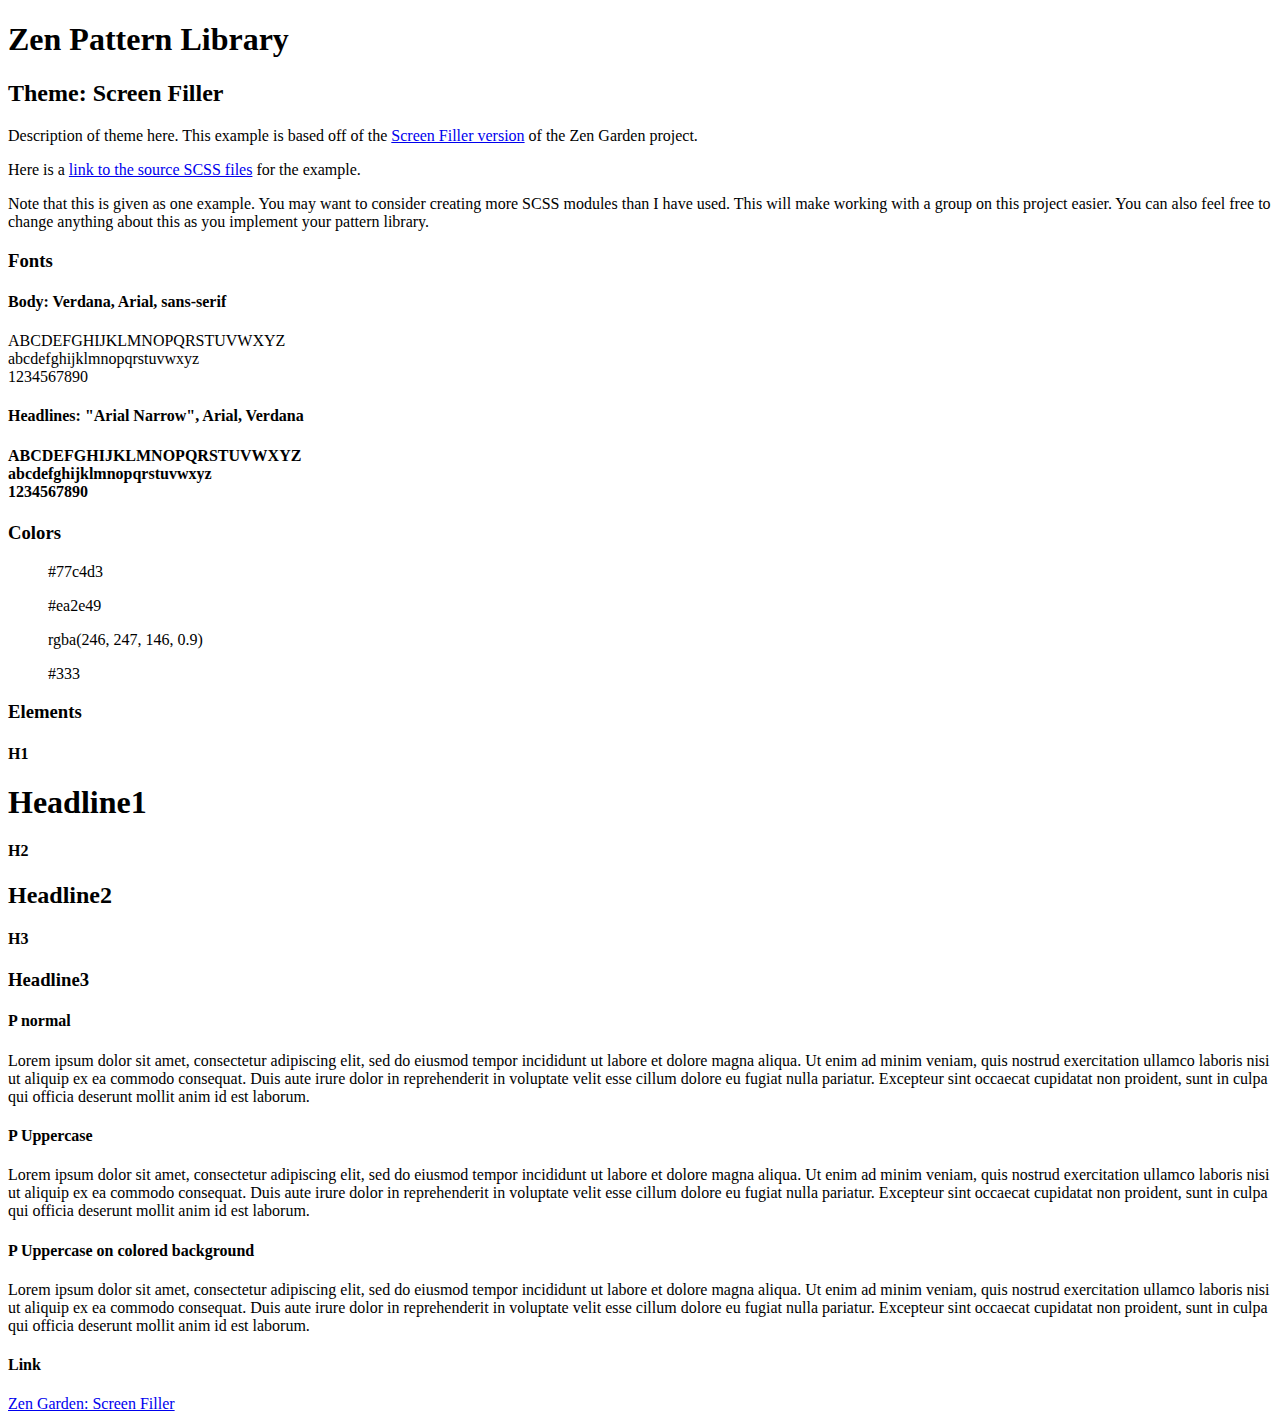
==== pattern.html @ a911d8c8 "Add files via upload" ====
<!DOCTYPE html>
<html lang="en">
  <head>
    <meta charset="UTF-8" />
    <meta name="viewport" content="width=device-width, initial-scale=1.0" />
    <title>Zen Pattern Library</title>
    <link rel="stylesheet" href="style-pattern.css" />
  </head>
  <body>
    <header>
      <h1>
        Zen Pattern Library
      </h1>
    </header>
    <main>
      <h2>Theme: Screen Filler</h2>
      <p>
        Description of theme here. This example is based off of the
        <a href="http://csszengarden.com/217/" rel="noreferrer" target="_blank"
          >Screen Filler version</a
        >
        of the Zen Garden project.
      </p>
      <p>
        Here is a
        <a href="../zen-style.zip">link to the source SCSS files</a> for the
        example.
      </p>
      <p>
        Note that this is given as one example. You may want to consider
        creating more SCSS modules than I have used. This will make working with
        a group on this project easier. You can also feel free to change
        anything about this as you implement your pattern library.
      </p>
      <section>
        <h3>Fonts</h3>
        <h4>Body: Verdana, Arial, sans-serif</h4>
        <p>
          ABCDEFGHIJKLMNOPQRSTUVWXYZ<br />
          abcdefghijklmnopqrstuvwxyz<br />
          1234567890
        </p>
        <h4>Headlines: "Arial Narrow", Arial, Verdana</h4>
        <h4>
          ABCDEFGHIJKLMNOPQRSTUVWXYZ<br />
          abcdefghijklmnopqrstuvwxyz<br />
          1234567890
        </h4>
      </section>

      <section class="colors">
        <h3>Colors</h3>
        <figure>
          <div class="swatch primary"></div>
          <figcaption>#77c4d3</figcaption>
        </figure>
        <figure>
          <div class="swatch accent1"></div>
          <figcaption>#ea2e49</figcaption>
        </figure>
        <figure>
          <div class="swatch accent2"></div>
          <figcaption>rgba(246, 247, 146, 0.9)</figcaption>
        </figure>
        <figure>
          <div class="swatch text-dark"></div>
          <figcaption>#333</figcaption>
        </figure>
      </section>

      <section class="elements">
        <h3>Elements</h3>
        <div class="element">
          <h4>H1</h4>
          <h1>Headline1</h1>
        </div>
        <div class="element primary">
          <h4>H2</h4>
          <h2>Headline2</h2>
        </div>
        <div class="element">
          <h4>H3</h4>
          <h3>Headline3</h3>
        </div>
        <div class="element">
          <h4>P normal</h4>
          <p>
            Lorem ipsum dolor sit amet, consectetur adipiscing elit, sed do
            eiusmod tempor incididunt ut labore et dolore magna aliqua. Ut enim
            ad minim veniam, quis nostrud exercitation ullamco laboris nisi ut
            aliquip ex ea commodo consequat. Duis aute irure dolor in
            reprehenderit in voluptate velit esse cillum dolore eu fugiat nulla
            pariatur. Excepteur sint occaecat cupidatat non proident, sunt in
            culpa qui officia deserunt mollit anim id est laborum.
          </p>
        </div>
        <div class="element">
          <h4>P Uppercase</h4>
          <p class="uppercase">
            Lorem ipsum dolor sit amet, consectetur adipiscing elit, sed do
            eiusmod tempor incididunt ut labore et dolore magna aliqua. Ut enim
            ad minim veniam, quis nostrud exercitation ullamco laboris nisi ut
            aliquip ex ea commodo consequat. Duis aute irure dolor in
            reprehenderit in voluptate velit esse cillum dolore eu fugiat nulla
            pariatur. Excepteur sint occaecat cupidatat non proident, sunt in
            culpa qui officia deserunt mollit anim id est laborum.
          </p>
        </div>
        <div class="element">
          <h4>P Uppercase on colored background</h4>
          <p class="uppercase-light primary">
            Lorem ipsum dolor sit amet, consectetur adipiscing elit, sed do
            eiusmod tempor incididunt ut labore et dolore magna aliqua. Ut enim
            ad minim veniam, quis nostrud exercitation ullamco laboris nisi ut
            aliquip ex ea commodo consequat. Duis aute irure dolor in
            reprehenderit in voluptate velit esse cillum dolore eu fugiat nulla
            pariatur. Excepteur sint occaecat cupidatat non proident, sunt in
            culpa qui officia deserunt mollit anim id est laborum.
          </p>
        </div>
        <div class="element">
          <h4>Link</h4>
          <a
            href="http://csszengarden.com/217/"
            rel="noreferrer"
            target="_blank"
            >Zen Garden: Screen Filler</a
          >
        </div>
      </section>
    </main>
  </body>
</html>
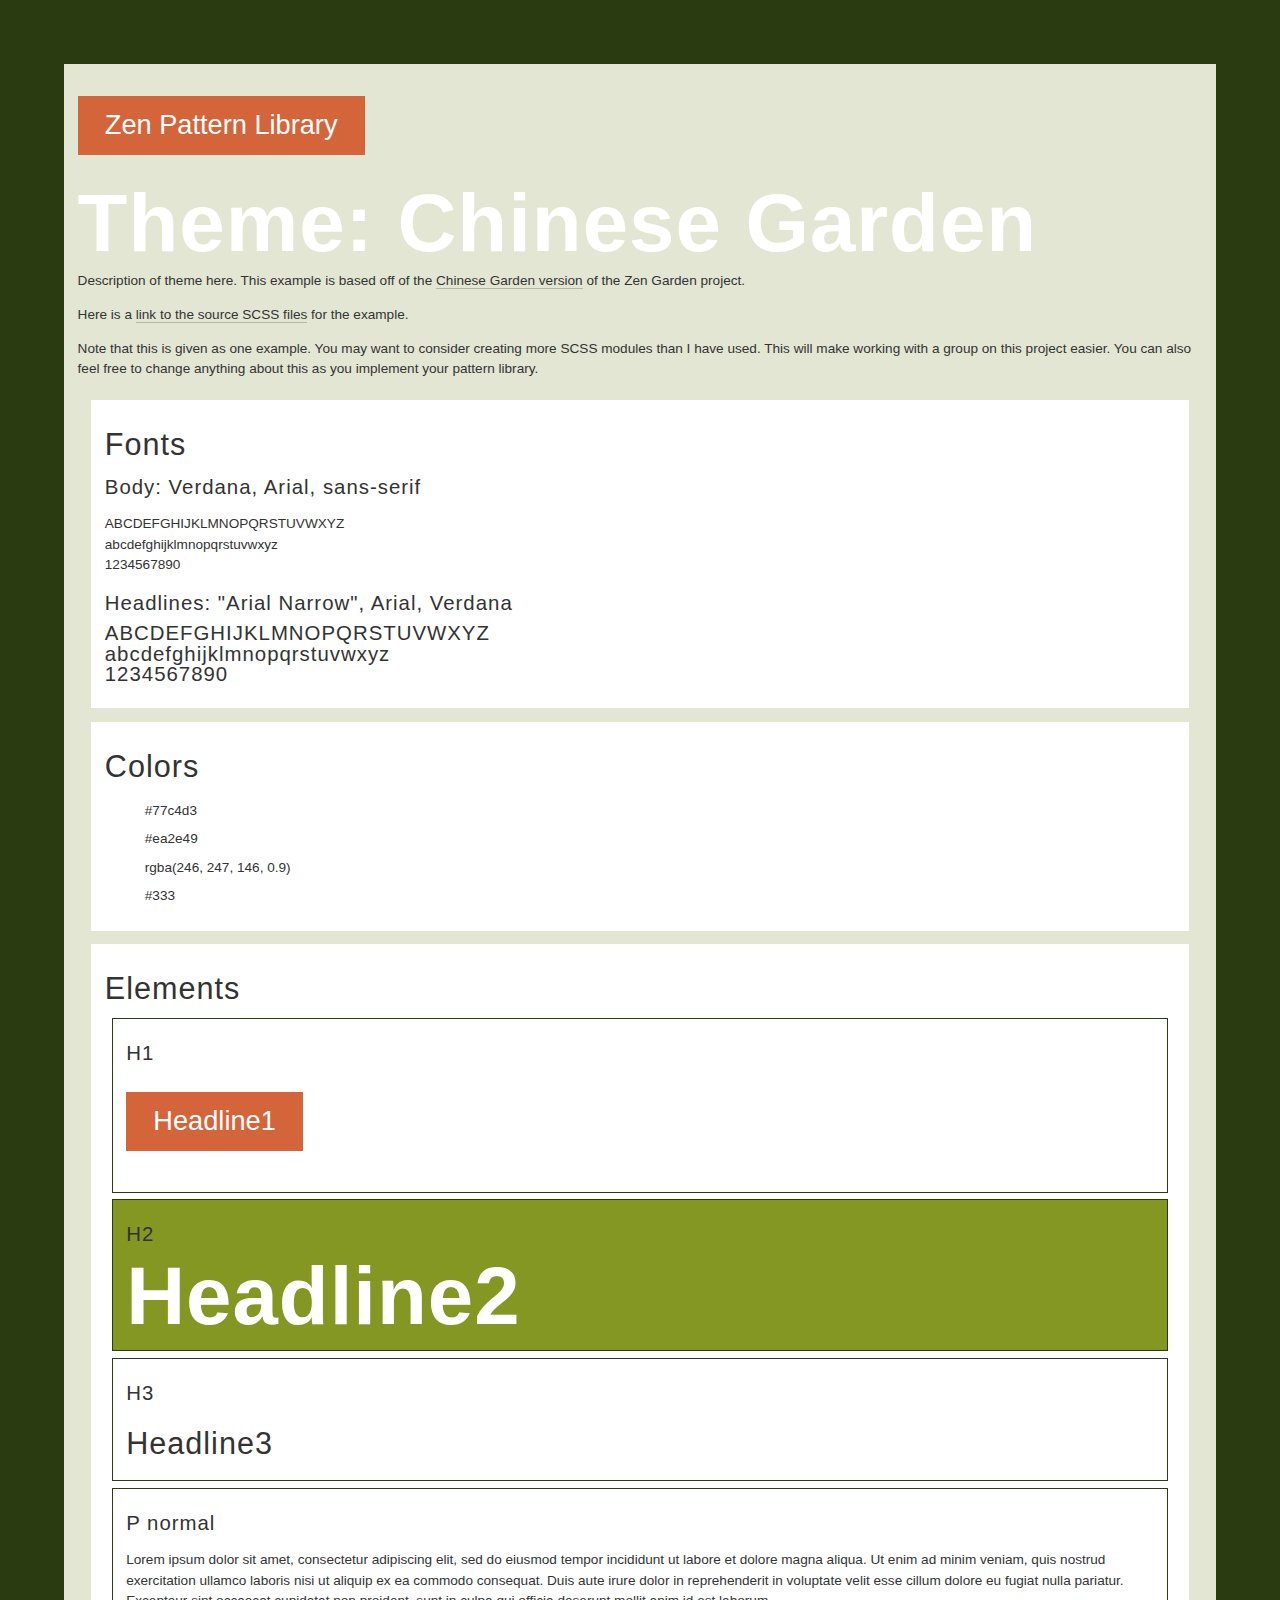
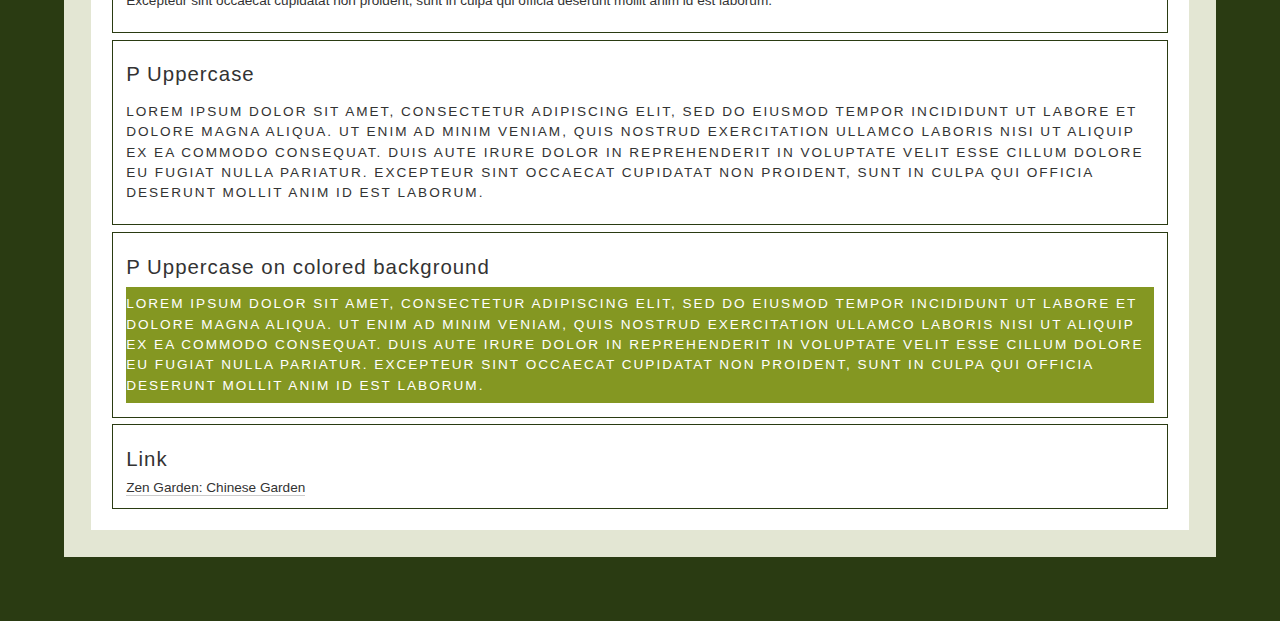
==== commit 0a56de3e: "updated colors" ====
--- a/pattern.html
+++ b/pattern.html
@@ -13,11 +13,11 @@
       </h1>
     </header>
     <main>
-      <h2>Theme: Screen Filler</h2>
+      <h2>Theme: Chinese Garden</h2>
       <p>
         Description of theme here. This example is based off of the
         <a href="http://csszengarden.com/217/" rel="noreferrer" target="_blank"
-          >Screen Filler version</a
+          >Chinese Garden version</a
         >
         of the Zen Garden project.
       </p>
@@ -124,7 +124,7 @@
             href="http://csszengarden.com/217/"
             rel="noreferrer"
             target="_blank"
-            >Zen Garden: Screen Filler</a
+            >Zen Garden: Chinese Garden</a
           >
         </div>
       </section>
--- a/style-pattern.css
+++ b/style-pattern.css
@@ -0,0 +1,122 @@
+h2,
+h3,
+h4 {
+  font-family: "arial narrow", Arial, Verdana, sans-serif;
+  margin: 0;
+}
+
+h1 {
+  background: #d4653b;
+  color: #fff;
+  display: inline-block;
+  font-weight: normal;
+  margin-bottom: 1em;
+  padding: 0.5em 1em;
+}
+
+h2 {
+  color: #fff;
+  font-weight: 900;
+  /* Heavy */
+  font-size: 6em;
+  letter-spacing: 1px;
+  line-height: 1em;
+}
+
+h3 {
+  font-size: 2.25em;
+  font-weight: 200;
+  /* Thin */
+  letter-spacing: 1px;
+  line-height: 1em;
+  padding: 0.5em 0 0.25em 0;
+}
+
+h4 {
+  font-size: 1.5em;
+  font-weight: 200;
+  /* Thin */
+  letter-spacing: 1px;
+  line-height: 1em;
+  margin: 0.5em 0;
+}
+
+p {
+  font-family: verdana, arial, sans-serif;
+  font-size: 1em;
+  line-height: 1.5em;
+  padding: 0.5em 0;
+  margin: 0;
+}
+
+a {
+  border-bottom: 1px solid rgba(0, 0, 0, 0.2);
+  color: #333;
+  text-decoration: none;
+  transition: border-color 0.2s ease-in-out;
+}
+
+a:hover {
+  border-color: #d4653b;
+}
+
+* {
+  box-sizing: border-box;
+}
+
+html {
+  background-color: #2a3b12;
+  padding: 5%;
+}
+
+body {
+  font-family: verdana, arial, sans-serif;
+  font-size: 85%;
+  color: #333;
+  background-color: #e3e6d3;
+  margin: 0;
+  padding: 1em;
+}
+
+section {
+  background-color: white;
+  padding: 1em;
+  margin: 1em;
+}
+
+.primary {
+  background-color: #849722;
+}
+
+.accent1 {
+  background-color: #d4653b;
+}
+
+.accent2 {
+  background-color: #849722;
+}
+
+.text-dark {
+  background-color: #333;
+}
+
+.element {
+  border: 1px solid;
+  border-color: #2a3b12;
+  margin: 0.5em;
+  padding: 1em;
+}
+
+.uppercase {
+  font-weight: 300;
+  letter-spacing: 2px;
+  text-transform: uppercase;
+  color: #333;
+}
+
+.uppercase-light {
+  font-weight: 300;
+  letter-spacing: 2px;
+  text-transform: uppercase;
+  color: #fff;
+}